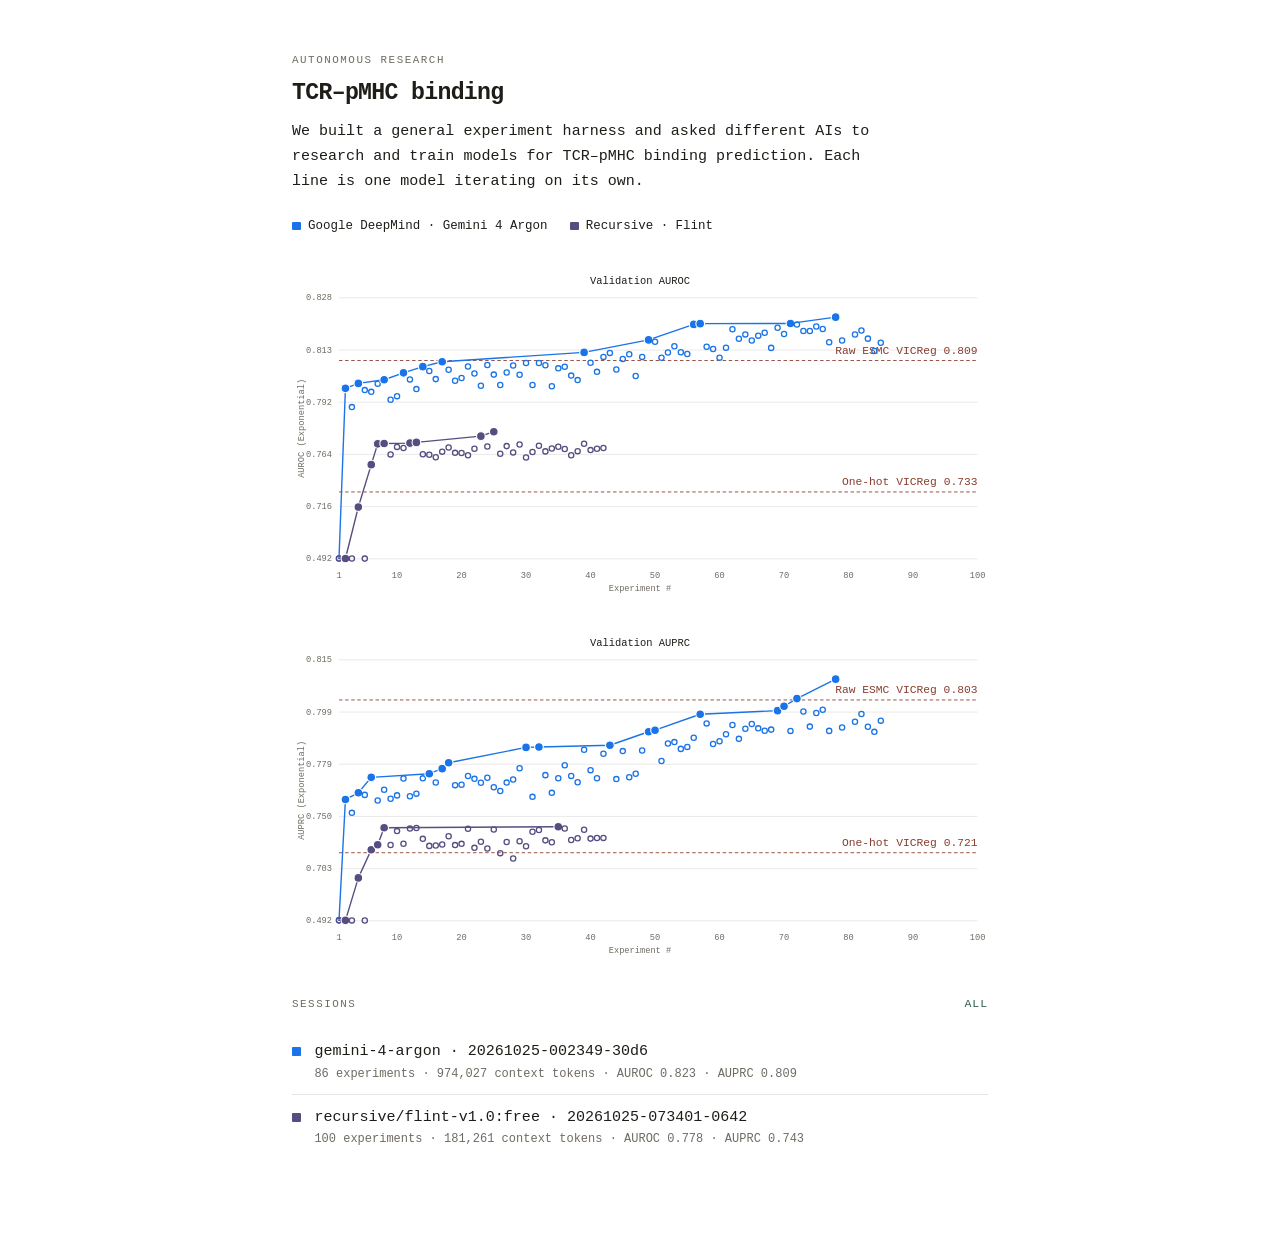
==== site/index.html @ eef71be9 "Add favicon to index.html for improved site branding" ====
<!DOCTYPE html>
<html lang="en">
<head>
  <meta charset="utf-8">
  <meta name="viewport" content="width=device-width, initial-scale=1">
  <title>TCR–pMHC research sessions</title>
  <link rel="icon" href="data:image/svg+xml,<svg xmlns='http://www.w3.org/2000/svg' viewBox='0 0 100 100'><text y='.9em' font-size='90'>🧬</text></svg>">
  <meta name="description" content="Validation AUROC from autonomous TCR–pMHC binding experiments.">
  <link rel="stylesheet" href="./style.css">
</head>
<body>
  <header>
    <p class="kicker">Autonomous research</p>
    <h1>TCR–pMHC binding</h1>
    <p class="intro">We built a general experiment harness and asked different AIs to research and train models for TCR–pMHC binding prediction. Each line is one model iterating on its own.</p>
    <ul class="legend" id="legend" aria-label="Models"></ul>
  </header>

  <figure class="chart">
    <svg id="chart" viewBox="0 0 800 372" role="img" aria-label="Validation AUROC by experiment"></svg>
    <div id="chart-tooltip" class="chart-tooltip" hidden></div>
  </figure>

  <figure class="chart">
    <svg id="auprc" viewBox="0 0 800 372" role="img" aria-label="Validation AUPRC by experiment"></svg>
    <div id="auprc-tooltip" class="chart-tooltip" hidden></div>
  </figure>

  <nav aria-label="Sessions">
    <div class="nav-head">
      <p class="kicker">Sessions</p>
      <button type="button" id="show-all" class="text-btn">All</button>
    </div>
    <ol id="sessions"></ol>
  </nav>

  <section id="detail" aria-live="polite"></section>

  <script src="./app.js"></script>
</body>
</html>
---- site/style.css ----
:root {
  color-scheme: light;
  --bg: #fff;
  --fg: #1f1d18;
  --muted: #6f6b62;
  --line: #e6e6e6;
  --fill: #f6f6f6;
  --accent: #2f5d4a;
  --font: ui-monospace, "Cascadia Mono", "SF Mono", Menlo, Consolas, monospace;
}

html,
body {
  background: var(--bg);
  color: var(--fg);
  margin: 0;
}

body {
  box-sizing: border-box;
  font-family: var(--font);
  font-size: 0.94rem;
  line-height: 1.65;
  margin: 0 auto;
  max-width: 46rem;
  padding: 3.25rem 1.25rem 5rem;
}

h1 {
  font-size: 1.45rem;
  font-weight: 600;
  letter-spacing: -0.03em;
  line-height: 1.25;
  margin: 0.15rem 0 0.7rem;
}

.intro {
  margin: 0 0 1.4rem;
  max-width: 38rem;
}

h2 {
  font-size: 1.05rem;
  font-weight: 600;
  letter-spacing: -0.02em;
  margin: 0 0 0.45rem;
}

h3 {
  color: var(--muted);
  font-size: 0.68rem;
  font-weight: 600;
  letter-spacing: 0.12em;
  margin: 1.15rem 0 0.35rem;
  text-transform: uppercase;
}

p {
  margin: 0 0 1rem;
}

.kicker {
  color: var(--muted);
  font-size: 0.68rem;
  letter-spacing: 0.14em;
  margin: 0 0 0.55rem;
  text-transform: uppercase;
}

.placeholder,
.meta {
  color: var(--muted);
}

.legend {
  display: flex;
  flex-wrap: wrap;
  gap: 0.4rem 1.4rem;
  list-style: none;
  margin: 0.2rem 0 0;
  padding: 0;
}

.legend li {
  align-items: center;
  display: flex;
  font-size: 0.78rem;
  gap: 0.45rem;
}

.legend i {
  border-radius: 1px;
  display: block;
  height: 0.55rem;
  width: 0.55rem;
}

.chart {
  margin: 2.1rem 0 2.4rem;
  position: relative;
}

.chart svg {
  display: block;
  height: auto;
  overflow: visible;
  width: 100%;
}

.chart text {
  fill: var(--muted);
  font-family: var(--font);
  font-size: 10px;
}

.chart .chart-title {
  fill: var(--fg);
  font-size: 12px;
}

.chart .grid {
  stroke: var(--line);
  stroke-width: 1;
}

.chart .baseline {
  stroke: #8a3d2f;
  stroke-dasharray: 4 3;
  stroke-width: 1;
}

.chart .baseline-label {
  fill: #8a3d2f;
  font-size: 13px;
}

.chart .axis {
  stroke: var(--line);
  stroke-width: 1;
}

.chart .series {
  fill: none;
  stroke-linecap: round;
  stroke-linejoin: round;
  stroke-width: 1.6;
}

.chart .series.is-dim {
  opacity: 0.16;
}

.chart .series.is-focus {
  stroke-width: 2.2;
}

.chart .point {
  stroke: var(--bg);
  stroke-width: 1.25;
}

.chart .point.is-open {
  fill: none;
  stroke: var(--point);
  stroke-width: 1.5;
}

.chart .point.is-dim {
  opacity: 0.16;
}

.chart .point.is-active {
  stroke: var(--fg);
  stroke-width: 1.6;
}

.chart-tooltip {
  background: var(--bg);
  border: 1px solid var(--line);
  font-size: 0.72rem;
  left: 0;
  line-height: 1.45;
  max-width: 16rem;
  overflow-wrap: anywhere;
  padding: 0.4rem 0.55rem;
  pointer-events: none;
  position: absolute;
  top: 0;
  white-space: normal;
  width: max-content;
}

.chart-tooltip .tip-title {
  display: block;
}

.chart-tooltip[hidden] {
  display: none;
}

.nav-head {
  align-items: baseline;
  display: flex;
  justify-content: space-between;
}

.text-btn {
  background: none;
  border: 0;
  color: var(--accent);
  cursor: pointer;
  font: inherit;
  font-size: 0.72rem;
  letter-spacing: 0.08em;
  padding: 0;
  text-transform: uppercase;
}

.text-btn:hover {
  text-decoration: underline;
}

#sessions {
  list-style: none;
  margin: 0.4rem 0 0;
  padding: 0;
}

#sessions li + li {
  border-top: 1px solid var(--line);
}

#sessions button {
  align-items: start;
  background: none;
  border: 0;
  color: inherit;
  cursor: pointer;
  display: grid;
  font: inherit;
  gap: 0.1rem 0.85rem;
  grid-template-columns: 0.55rem 1fr;
  padding: 0.65rem 0;
  text-align: left;
  width: 100%;
}

#sessions button:hover .sid {
  color: var(--accent);
}

#sessions .is-dim {
  opacity: 0.38;
}

.swatch {
  background: currentColor;
  border-radius: 1px;
  grid-row: span 2;
  height: 0.55rem;
  margin-top: 0.5rem;
  width: 0.55rem;
}

.swatch.is-empty {
  background: transparent;
  border: 1px solid currentColor;
}

.sid {
  overflow: hidden;
  text-overflow: ellipsis;
  white-space: nowrap;
}

.stats {
  color: var(--muted);
  font-size: 0.75rem;
  line-height: 1.45;
}

#detail:not(:empty) {
  border-top: 1px solid var(--line);
  margin-top: 2.4rem;
  padding-top: 1.6rem;
}

#detail .meta {
  font-size: 0.8rem;
  margin-bottom: 0;
}

@media (max-width: 640px) {
  body {
    padding: 2.2rem 1rem 3.5rem;
  }

}
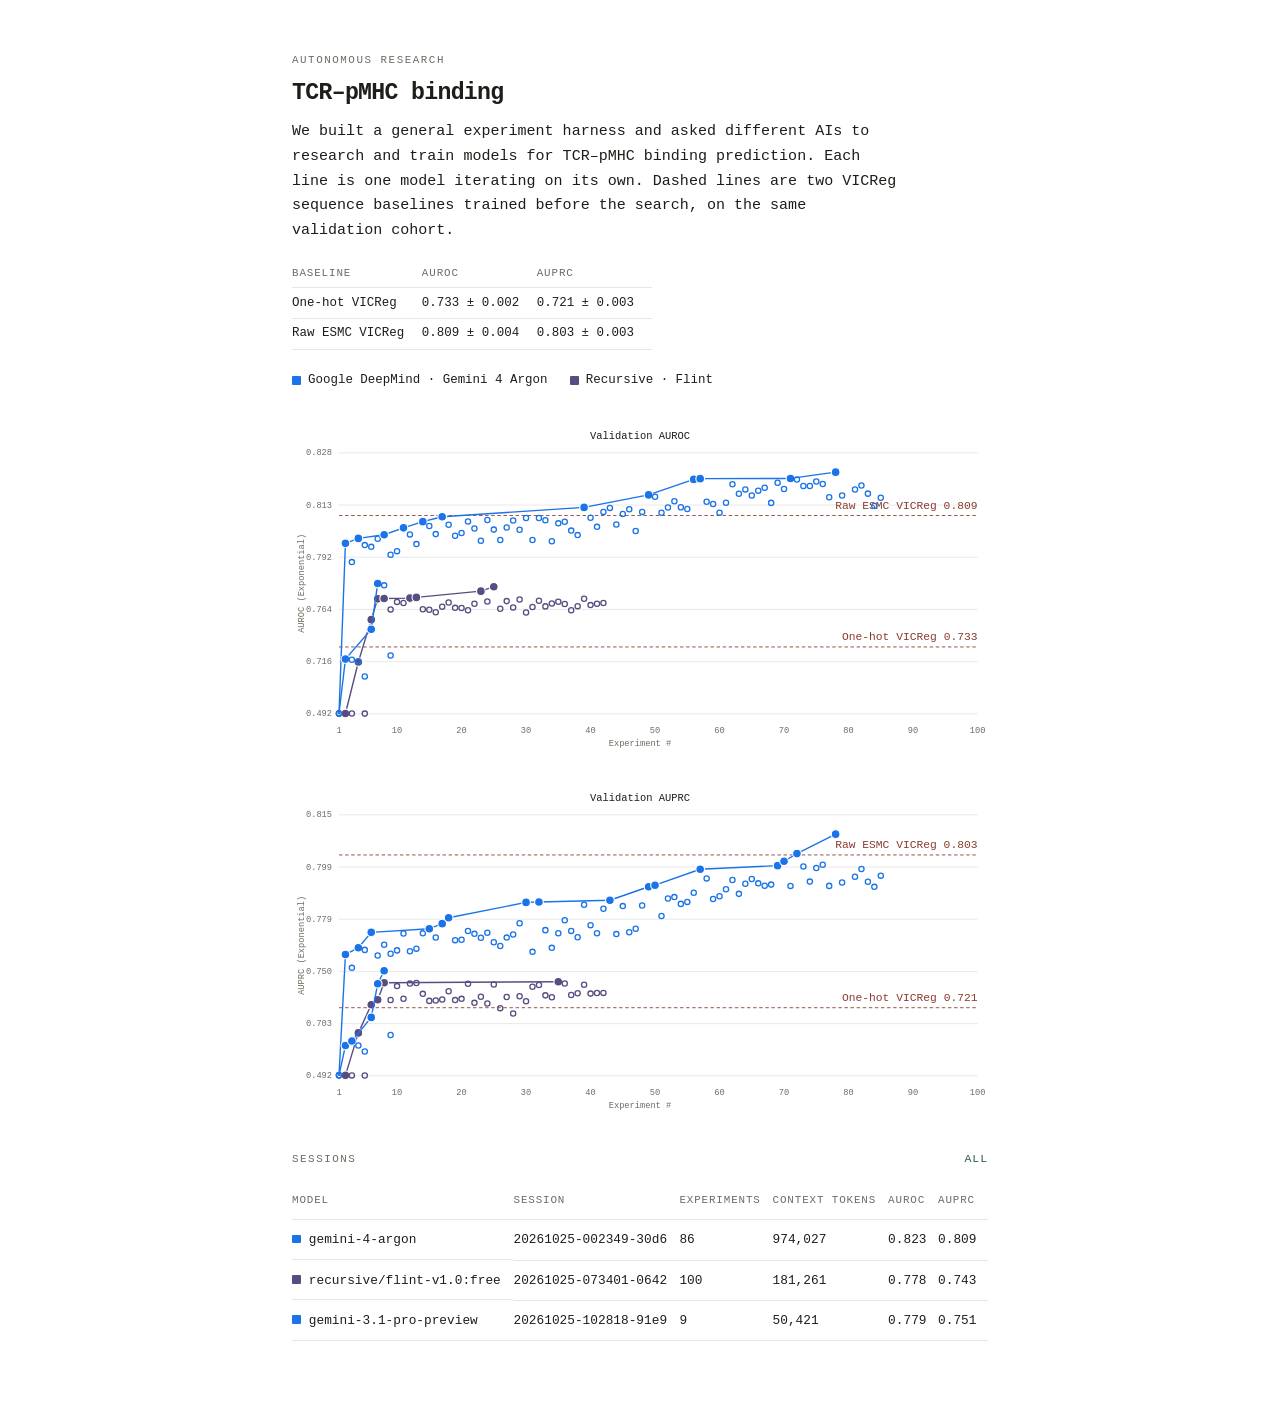
==== commit a0391cc9: "Updated website with the ability to see diffs" ====
--- a/site/index.html
+++ b/site/index.html
@@ -12,7 +12,29 @@
   <header>
     <p class="kicker">Autonomous research</p>
     <h1>TCR–pMHC binding</h1>
-    <p class="intro">We built a general experiment harness and asked different AIs to research and train models for TCR–pMHC binding prediction. Each line is one model iterating on its own.</p>
+    <p class="intro">We built a general experiment harness and asked different AIs to research and train models for TCR–pMHC binding prediction. Each line is one model iterating on its own. Dashed lines are two VICReg sequence baselines trained before the search, on the same validation cohort.</p>
+    <table class="baselines">
+      <caption class="visually-hidden">Validation scores of the sequence baselines</caption>
+      <thead>
+        <tr>
+          <th scope="col">Baseline</th>
+          <th scope="col">AUROC</th>
+          <th scope="col">AUPRC</th>
+        </tr>
+      </thead>
+      <tbody>
+        <tr>
+          <th scope="row">One-hot VICReg</th>
+          <td>0.733 ± 0.002</td>
+          <td>0.721 ± 0.003</td>
+        </tr>
+        <tr>
+          <th scope="row">Raw ESMC VICReg</th>
+          <td>0.809 ± 0.004</td>
+          <td>0.803 ± 0.003</td>
+        </tr>
+      </tbody>
+    </table>
     <ul class="legend" id="legend" aria-label="Models"></ul>
   </header>
 
@@ -31,7 +53,19 @@
       <p class="kicker">Sessions</p>
       <button type="button" id="show-all" class="text-btn">All</button>
     </div>
-    <ol id="sessions"></ol>
+    <table class="sessions">
+      <thead>
+        <tr>
+          <th scope="col">Model</th>
+          <th scope="col">Session</th>
+          <th scope="col">Experiments</th>
+          <th scope="col">Context tokens</th>
+          <th scope="col">AUROC</th>
+          <th scope="col">AUPRC</th>
+        </tr>
+      </thead>
+      <tbody id="sessions"></tbody>
+    </table>
   </nav>
 
   <section id="detail" aria-live="polite"></section>
--- a/site/style.css
+++ b/site/style.css
@@ -35,8 +35,39 @@
 }
 
 .intro {
-  margin: 0 0 1.4rem;
+  margin: 0 0 1.1rem;
   max-width: 38rem;
+}
+
+.baselines {
+  border-collapse: collapse;
+  font-size: 0.78rem;
+  margin: 0 0 1.3rem;
+  width: auto;
+}
+
+.baselines th,
+.baselines td {
+  border-bottom: 1px solid var(--line);
+  font-weight: 400;
+  padding: 0.28rem 1.1rem 0.28rem 0;
+  text-align: left;
+}
+
+.baselines thead th {
+  color: var(--muted);
+  font-size: 0.68rem;
+  letter-spacing: 0.08em;
+  text-transform: uppercase;
+}
+
+.visually-hidden {
+  clip-path: inset(50%);
+  height: 1px;
+  overflow: hidden;
+  position: absolute;
+  white-space: nowrap;
+  width: 1px;
 }
 
 h2 {
@@ -220,63 +251,165 @@
   text-decoration: underline;
 }
 
-#sessions {
+.sessions {
+  border-collapse: collapse;
+  font-size: 0.8rem;
+  margin: 0.4rem 0 0;
+  overflow-x: auto;
+  width: 100%;
+}
+
+.sessions th,
+.sessions td {
+  border-bottom: 1px solid var(--line);
+  font-weight: 400;
+  padding: 0.55rem 0.7rem 0.55rem 0;
+  text-align: left;
+  vertical-align: baseline;
+}
+
+.sessions thead th {
+  color: var(--muted);
+  font-size: 0.68rem;
+  letter-spacing: 0.08em;
+  text-transform: uppercase;
+}
+
+.sessions tbody th {
+  align-items: baseline;
+  display: flex;
+  font-weight: 400;
+  gap: 0.5rem;
+}
+
+.sessions .is-dim {
+  opacity: 0.38;
+}
+
+.sessions a {
+  color: inherit;
+  text-decoration: none;
+}
+
+.sessions a:hover {
+  color: var(--accent);
+  text-decoration: underline;
+}
+
+.swatch {
+  background: currentColor;
+  border-radius: 1px;
+  flex-shrink: 0;
+  height: 0.55rem;
+  margin-top: 0.35rem;
+  width: 0.55rem;
+}
+
+.swatch.is-empty {
+  background: transparent;
+  border: 1px solid currentColor;
+}
+
+.session-page {
+  max-width: 52rem;
+}
+
+.session-page .kicker a {
+  color: inherit;
+  text-decoration: none;
+}
+
+.session-page .kicker a:hover {
+  color: var(--accent);
+}
+
+.pager {
+  align-items: center;
+  display: flex;
+  gap: 1rem;
+  justify-content: space-between;
+  margin: 1.6rem 0 0.8rem;
+}
+
+.pager p {
+  color: var(--muted);
+  font-size: 0.75rem;
+  letter-spacing: 0.08em;
+  margin: 0;
+  text-transform: uppercase;
+}
+
+.pager .text-btn:disabled {
+  color: var(--line);
+  cursor: default;
+  text-decoration: none;
+}
+
+#improvements {
   list-style: none;
-  margin: 0.4rem 0 0;
+  margin: 0;
   padding: 0;
 }
 
-#sessions li + li {
+#improvements li {
   border-top: 1px solid var(--line);
 }
 
-#sessions button {
-  align-items: start;
+#improvements button {
+  align-items: baseline;
   background: none;
   border: 0;
   color: inherit;
   cursor: pointer;
-  display: grid;
+  display: flex;
   font: inherit;
-  gap: 0.1rem 0.85rem;
-  grid-template-columns: 0.55rem 1fr;
-  padding: 0.65rem 0;
+  gap: 1rem;
+  justify-content: space-between;
+  padding: 0.7rem 0;
   text-align: left;
   width: 100%;
 }
 
-#sessions button:hover .sid {
+#improvements button:hover {
   color: var(--accent);
 }
 
-#sessions .is-dim {
-  opacity: 0.38;
-}
-
-.swatch {
-  background: currentColor;
-  border-radius: 1px;
-  grid-row: span 2;
-  height: 0.55rem;
-  margin-top: 0.5rem;
-  width: 0.55rem;
-}
-
-.swatch.is-empty {
-  background: transparent;
-  border: 1px solid currentColor;
-}
-
-.sid {
-  overflow: hidden;
-  text-overflow: ellipsis;
-  white-space: nowrap;
-}
-
-.stats {
-  color: var(--muted);
+#improvements .score {
+  color: var(--muted);
+  flex-shrink: 0;
+  font-size: 0.78rem;
+}
+
+#improvements .expand {
+  padding: 0 0 1.4rem;
+}
+
+#improvements .expand .meta {
+  color: var(--muted);
+  font-size: 0.8rem;
+}
+
+.diff {
+  background: var(--fill);
   font-size: 0.75rem;
   line-height: 1.45;
+  margin: 0;
+  overflow-x: auto;
+  padding: 0.8rem;
+  white-space: pre;
+}
+
+.diff .add {
+  color: #1f6a3a;
+}
+
+.diff .del {
+  color: #9b2c2c;
+}
+
+.diff .hunk,
+.diff .file {
+  color: var(--muted);
 }
 
 #detail:not(:empty) {
@@ -295,4 +428,8 @@
     padding: 2.2rem 1rem 3.5rem;
   }
 
-}
+  #improvements button {
+    flex-direction: column;
+    gap: 0.15rem;
+  }
+}
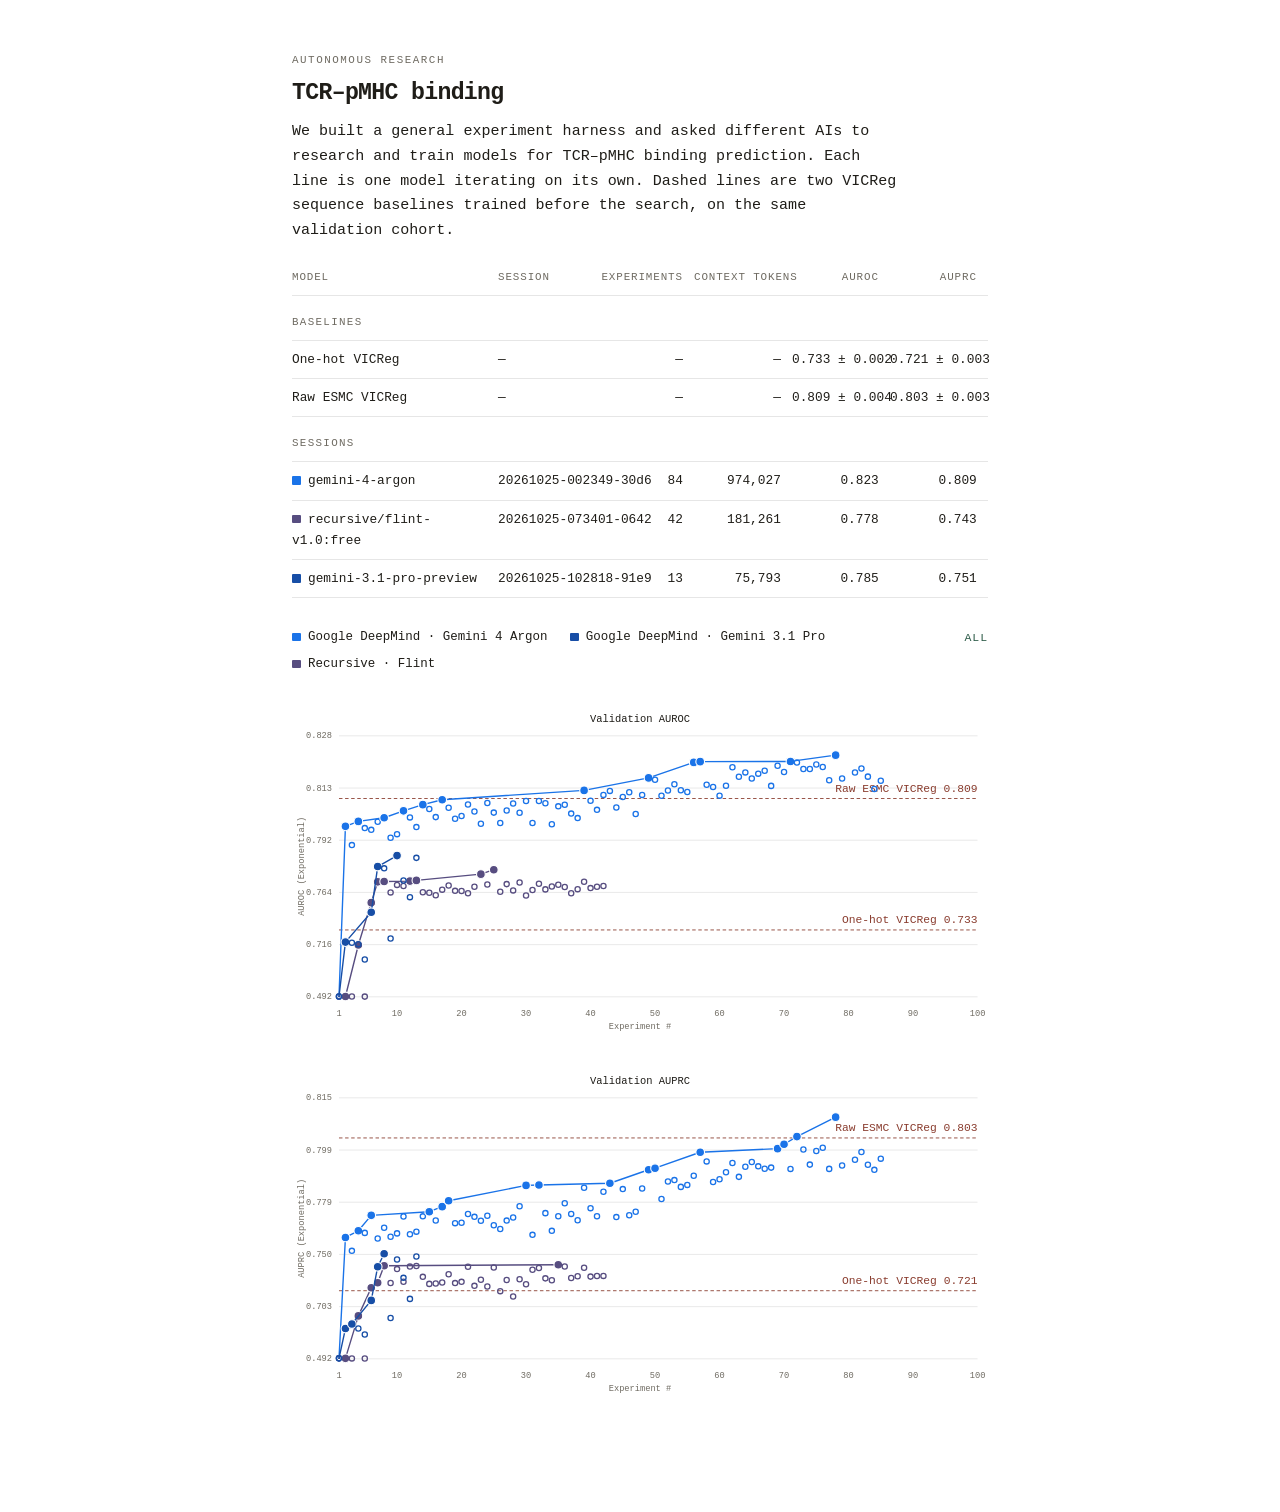
==== commit c7ff2233: "Updated site to improve ui" ====
--- a/site/index.html
+++ b/site/index.html
@@ -13,30 +13,52 @@
     <p class="kicker">Autonomous research</p>
     <h1>TCR–pMHC binding</h1>
     <p class="intro">We built a general experiment harness and asked different AIs to research and train models for TCR–pMHC binding prediction. Each line is one model iterating on its own. Dashed lines are two VICReg sequence baselines trained before the search, on the same validation cohort.</p>
-    <table class="baselines">
-      <caption class="visually-hidden">Validation scores of the sequence baselines</caption>
+    <table class="results">
+      <caption class="visually-hidden">Validation baselines and autonomous research sessions</caption>
       <thead>
         <tr>
-          <th scope="col">Baseline</th>
+          <th scope="col">Model</th>
+          <th scope="col">Session</th>
+          <th scope="col">Experiments</th>
+          <th scope="col">Context tokens</th>
           <th scope="col">AUROC</th>
           <th scope="col">AUPRC</th>
         </tr>
       </thead>
       <tbody>
+        <tr class="panel">
+          <th scope="colgroup" colspan="6">Baselines</th>
+        </tr>
         <tr>
           <th scope="row">One-hot VICReg</th>
+          <td>—</td>
+          <td>—</td>
+          <td>—</td>
           <td>0.733 ± 0.002</td>
           <td>0.721 ± 0.003</td>
         </tr>
         <tr>
           <th scope="row">Raw ESMC VICReg</th>
+          <td>—</td>
+          <td>—</td>
+          <td>—</td>
           <td>0.809 ± 0.004</td>
           <td>0.803 ± 0.003</td>
         </tr>
       </tbody>
+      <tbody>
+        <tr class="panel">
+          <th scope="colgroup" colspan="6">Sessions</th>
+        </tr>
+      </tbody>
+      <tbody id="sessions"></tbody>
     </table>
+  </header>
+
+  <div class="chart-head">
     <ul class="legend" id="legend" aria-label="Models"></ul>
-  </header>
+    <button type="button" id="show-all" class="text-btn">All</button>
+  </div>
 
   <figure class="chart">
     <svg id="chart" viewBox="0 0 800 372" role="img" aria-label="Validation AUROC by experiment"></svg>
@@ -48,26 +70,6 @@
     <div id="auprc-tooltip" class="chart-tooltip" hidden></div>
   </figure>
 
-  <nav aria-label="Sessions">
-    <div class="nav-head">
-      <p class="kicker">Sessions</p>
-      <button type="button" id="show-all" class="text-btn">All</button>
-    </div>
-    <table class="sessions">
-      <thead>
-        <tr>
-          <th scope="col">Model</th>
-          <th scope="col">Session</th>
-          <th scope="col">Experiments</th>
-          <th scope="col">Context tokens</th>
-          <th scope="col">AUROC</th>
-          <th scope="col">AUPRC</th>
-        </tr>
-      </thead>
-      <tbody id="sessions"></tbody>
-    </table>
-  </nav>
-
   <section id="detail" aria-live="polite"></section>
 
   <script src="./app.js"></script>
--- a/site/style.css
+++ b/site/style.css
@@ -39,26 +39,74 @@
   max-width: 38rem;
 }
 
-.baselines {
+.results {
   border-collapse: collapse;
-  font-size: 0.78rem;
-  margin: 0 0 1.3rem;
-  width: auto;
-}
-
-.baselines th,
-.baselines td {
+  font-size: 0.8rem;
+  margin: 0 0 0.4rem;
+  table-layout: fixed;
+  width: 100%;
+}
+
+.results th,
+.results td {
   border-bottom: 1px solid var(--line);
   font-weight: 400;
-  padding: 0.28rem 1.1rem 0.28rem 0;
+  padding: 0.5rem 0.7rem 0.5rem 0;
   text-align: left;
-}
-
-.baselines thead th {
+  vertical-align: top;
+}
+
+.results thead th {
   color: var(--muted);
   font-size: 0.68rem;
   letter-spacing: 0.08em;
   text-transform: uppercase;
+}
+
+.results thead th:nth-child(1),
+.results tbody td:nth-child(1),
+.results tbody th:nth-child(1) {
+  width: 28%;
+}
+
+.results td:nth-child(n+2),
+.results thead th:nth-child(n+2) {
+  text-align: right;
+  white-space: nowrap;
+}
+
+.results td:nth-child(2),
+.results thead th:nth-child(2) {
+  text-align: left;
+}
+
+.results .panel th {
+  color: var(--muted);
+  font-size: 0.68rem;
+  letter-spacing: 0.12em;
+  padding-top: 1.15rem;
+  text-align: left;
+  text-transform: uppercase;
+}
+
+.results .model .swatch {
+  display: inline-block;
+  margin-right: 0.45rem;
+  vertical-align: -0.05rem;
+}
+
+.results .is-dim {
+  opacity: 0.38;
+}
+
+.results a {
+  color: inherit;
+  text-decoration: none;
+}
+
+.results a:hover {
+  color: var(--accent);
+  text-decoration: underline;
 }
 
 .visually-hidden {
@@ -103,12 +151,19 @@
   color: var(--muted);
 }
 
+.chart-head {
+  align-items: baseline;
+  display: flex;
+  justify-content: space-between;
+  margin: 1.8rem 0 0;
+}
+
 .legend {
   display: flex;
   flex-wrap: wrap;
   gap: 0.4rem 1.4rem;
   list-style: none;
-  margin: 0.2rem 0 0;
+  margin: 0;
   padding: 0;
 }
 
@@ -229,12 +284,6 @@
   display: none;
 }
 
-.nav-head {
-  align-items: baseline;
-  display: flex;
-  justify-content: space-between;
-}
-
 .text-btn {
   background: none;
   border: 0;
@@ -248,51 +297,6 @@
 }
 
 .text-btn:hover {
-  text-decoration: underline;
-}
-
-.sessions {
-  border-collapse: collapse;
-  font-size: 0.8rem;
-  margin: 0.4rem 0 0;
-  overflow-x: auto;
-  width: 100%;
-}
-
-.sessions th,
-.sessions td {
-  border-bottom: 1px solid var(--line);
-  font-weight: 400;
-  padding: 0.55rem 0.7rem 0.55rem 0;
-  text-align: left;
-  vertical-align: baseline;
-}
-
-.sessions thead th {
-  color: var(--muted);
-  font-size: 0.68rem;
-  letter-spacing: 0.08em;
-  text-transform: uppercase;
-}
-
-.sessions tbody th {
-  align-items: baseline;
-  display: flex;
-  font-weight: 400;
-  gap: 0.5rem;
-}
-
-.sessions .is-dim {
-  opacity: 0.38;
-}
-
-.sessions a {
-  color: inherit;
-  text-decoration: none;
-}
-
-.sessions a:hover {
-  color: var(--accent);
   text-decoration: underline;
 }
 
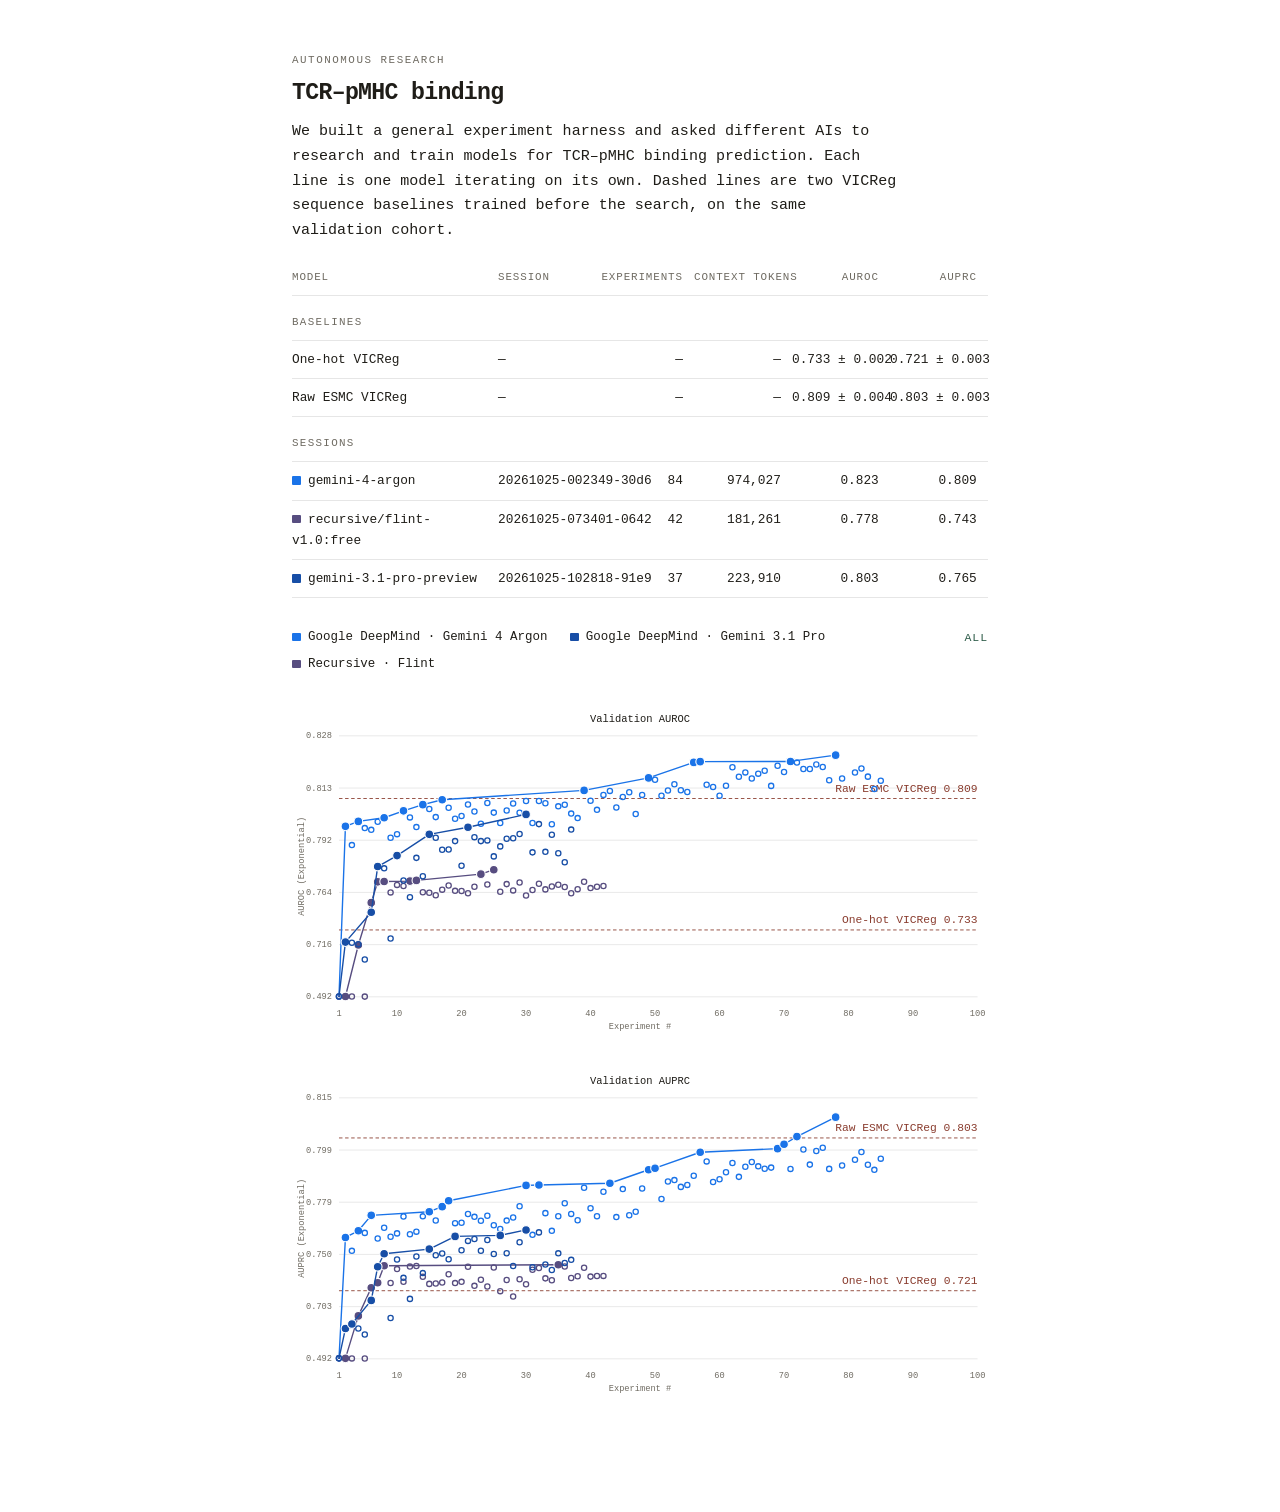
==== commit b7b888ec: "Changed the agent default back to argon and updated web app" ====
--- a/site/index.html
+++ b/site/index.html
@@ -6,7 +6,7 @@
   <title>TCR–pMHC research sessions</title>
   <link rel="icon" href="data:image/svg+xml,<svg xmlns='http://www.w3.org/2000/svg' viewBox='0 0 100 100'><text y='.9em' font-size='90'>🧬</text></svg>">
   <meta name="description" content="Validation AUROC from autonomous TCR–pMHC binding experiments.">
-  <link rel="stylesheet" href="./style.css">
+  <link rel="stylesheet" href="./style.css?v=3">
 </head>
 <body>
   <header>
@@ -72,6 +72,6 @@
 
   <section id="detail" aria-live="polite"></section>
 
-  <script src="./app.js"></script>
+  <script src="./app.js?v=3"></script>
 </body>
 </html>
--- a/site/style.css
+++ b/site/style.css
@@ -24,6 +24,10 @@
   margin: 0 auto;
   max-width: 46rem;
   padding: 3.25rem 1.25rem 5rem;
+}
+
+a {
+  color: inherit;
 }
 
 h1 {
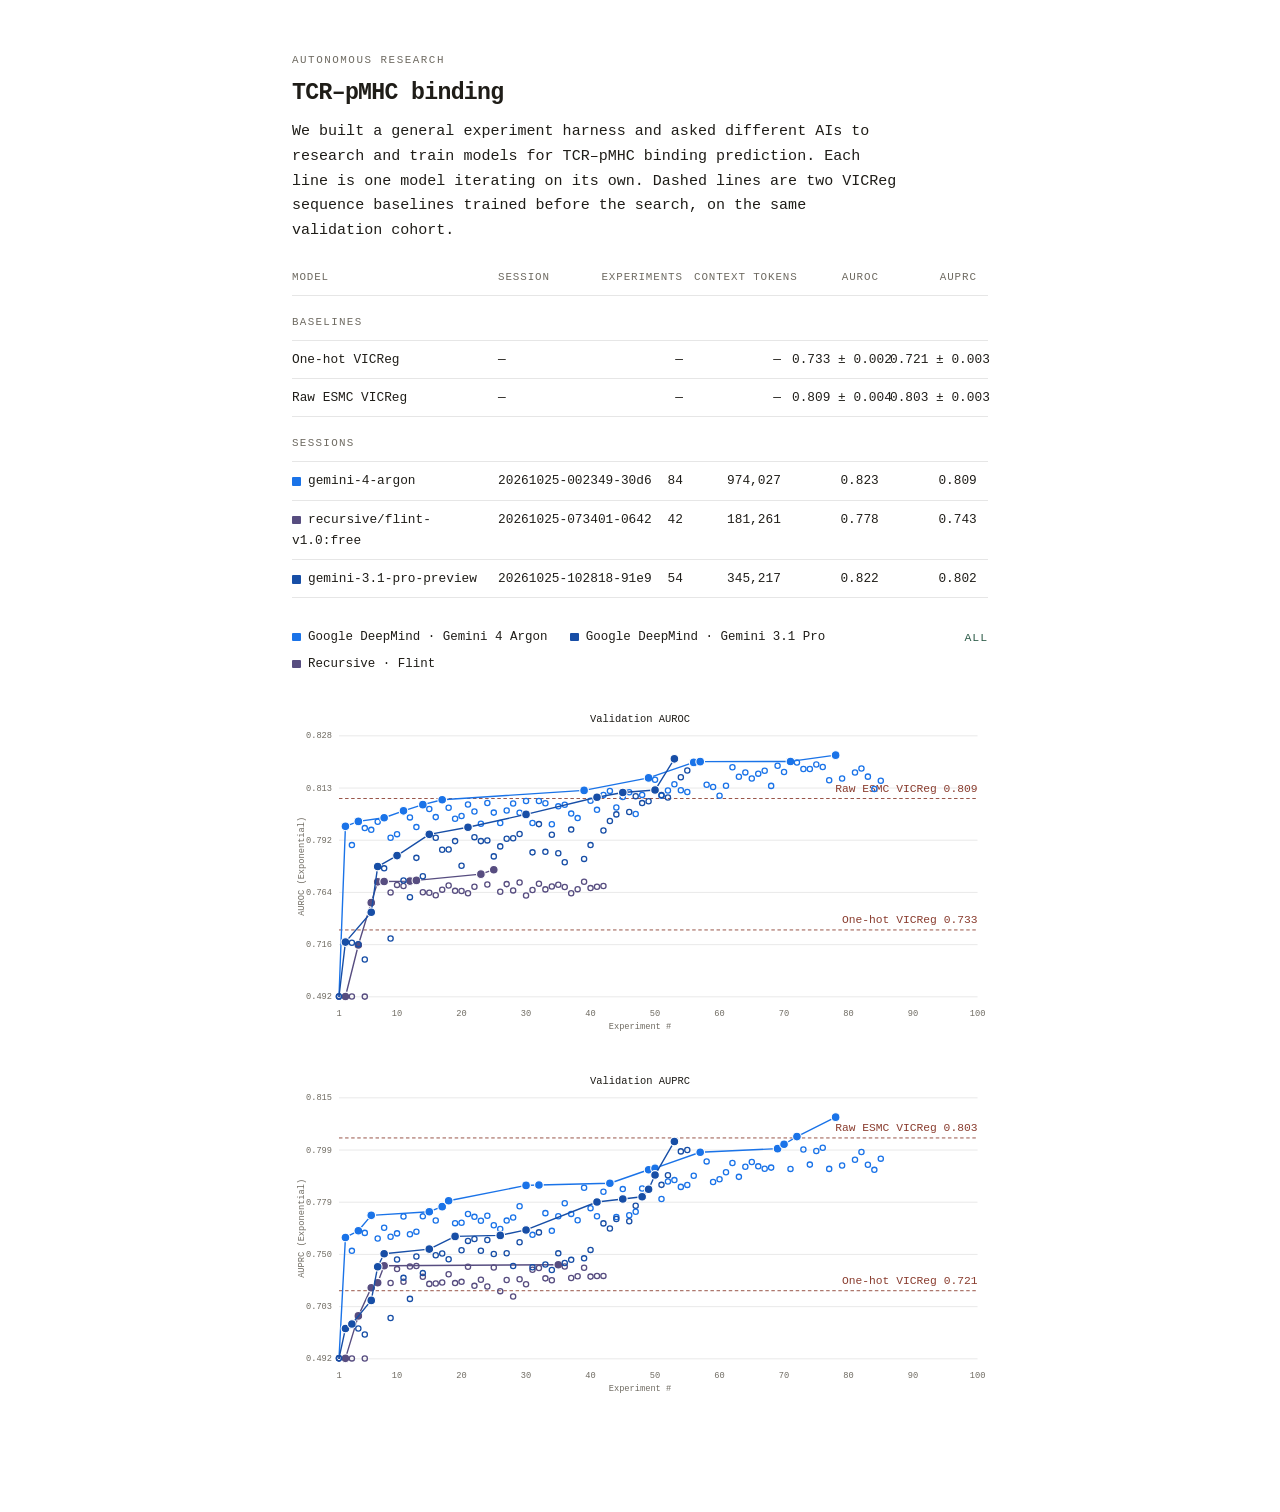
==== commit 604db4df: "implemented the ability to filter sessions from the graphs" ====
--- a/site/index.html
+++ b/site/index.html
@@ -6,7 +6,7 @@
   <title>TCR–pMHC research sessions</title>
   <link rel="icon" href="data:image/svg+xml,<svg xmlns='http://www.w3.org/2000/svg' viewBox='0 0 100 100'><text y='.9em' font-size='90'>🧬</text></svg>">
   <meta name="description" content="Validation AUROC from autonomous TCR–pMHC binding experiments.">
-  <link rel="stylesheet" href="./style.css?v=3">
+  <link rel="stylesheet" href="./style.css?v=4">
 </head>
 <body>
   <header>
@@ -72,6 +72,6 @@
 
   <section id="detail" aria-live="polite"></section>
 
-  <script src="./app.js?v=3"></script>
+  <script src="./app.js?v=4"></script>
 </body>
 </html>
--- a/site/style.css
+++ b/site/style.css
@@ -94,9 +94,25 @@
 }
 
 .results .model .swatch {
+  background: currentColor;
+  border: 1px solid transparent;
+  border-radius: 1px;
+  cursor: pointer;
   display: inline-block;
-  margin-right: 0.45rem;
+  height: 0.55rem;
+  margin: 0 0.45rem 0 0;
+  padding: 0;
   vertical-align: -0.05rem;
+  width: 0.55rem;
+}
+
+.results .is-off {
+  opacity: 0.4;
+}
+
+.results .is-off .swatch {
+  background: transparent;
+  border-color: currentColor;
 }
 
 .results .is-dim {
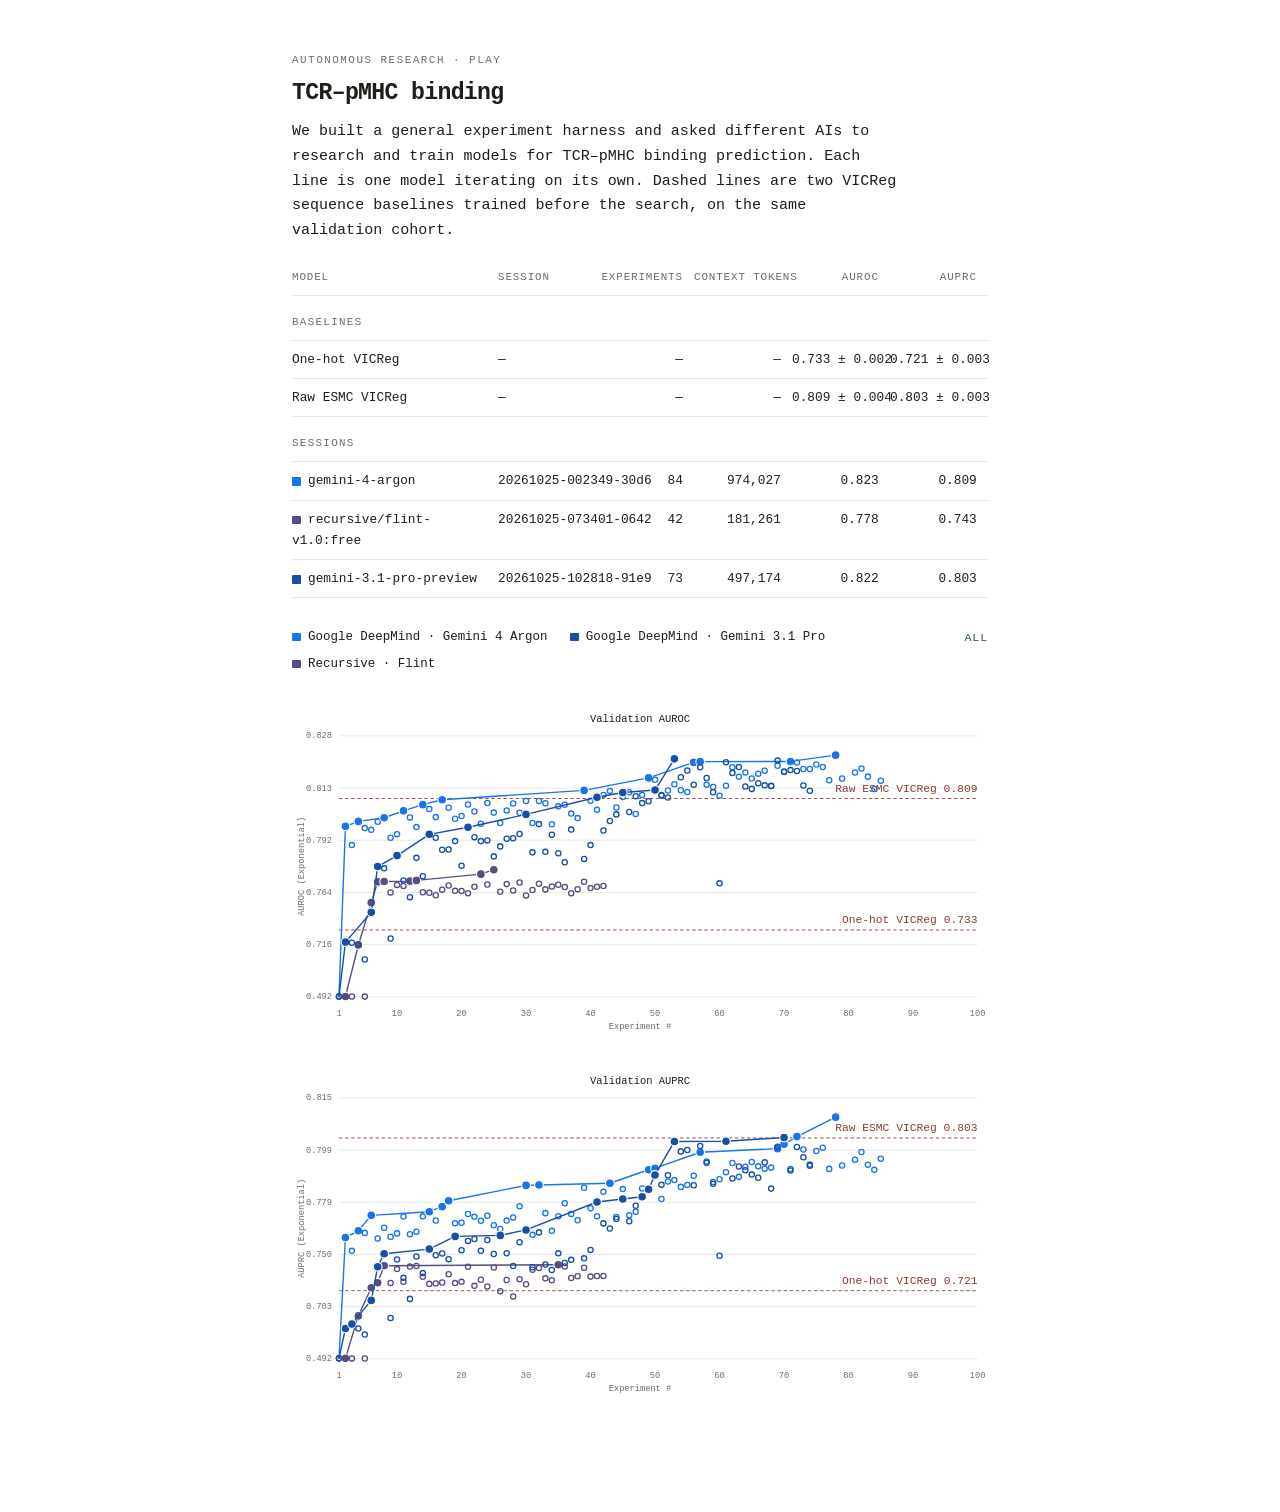
==== commit 4e9cc65a: "Updated agent model default to "gemini-3.1-pro-preview", added demo HTML and JavaScript for session " ====
--- a/site/index.html
+++ b/site/index.html
@@ -6,11 +6,11 @@
   <title>TCR–pMHC research sessions</title>
   <link rel="icon" href="data:image/svg+xml,<svg xmlns='http://www.w3.org/2000/svg' viewBox='0 0 100 100'><text y='.9em' font-size='90'>🧬</text></svg>">
   <meta name="description" content="Validation AUROC from autonomous TCR–pMHC binding experiments.">
-  <link rel="stylesheet" href="./style.css?v=4">
+  <link rel="stylesheet" href="./style.css?v=5">
 </head>
 <body>
   <header>
-    <p class="kicker">Autonomous research</p>
+    <p class="kicker">Autonomous research · <a href="./demo.html">Play</a></p>
     <h1>TCR–pMHC binding</h1>
     <p class="intro">We built a general experiment harness and asked different AIs to research and train models for TCR–pMHC binding prediction. Each line is one model iterating on its own. Dashed lines are two VICReg sequence baselines trained before the search, on the same validation cohort.</p>
     <table class="results">
--- a/site/style.css
+++ b/site/style.css
@@ -166,6 +166,34 @@
   text-transform: uppercase;
 }
 
+.kicker a {
+  color: inherit;
+  text-decoration: none;
+}
+
+.kicker a:hover {
+  color: var(--accent);
+}
+
+.demo-controls {
+  align-items: center;
+  display: flex;
+  gap: 1.25rem;
+  margin: 1.4rem 0 0.2rem;
+}
+
+.demo-controls p {
+  color: var(--muted);
+  font-size: 0.75rem;
+  letter-spacing: 0.08em;
+  margin: 0;
+  text-transform: uppercase;
+}
+
+.demo-controls .is-off {
+  opacity: 0.4;
+}
+
 .placeholder,
 .meta {
   color: var(--muted);
@@ -192,6 +220,36 @@
   display: flex;
   font-size: 0.78rem;
   gap: 0.45rem;
+}
+
+.legend button {
+  align-items: center;
+  background: none;
+  border: 0;
+  color: inherit;
+  cursor: pointer;
+  display: flex;
+  font: inherit;
+  font-size: 0.78rem;
+  gap: 0.45rem;
+  padding: 0;
+}
+
+.legend .swatch {
+  background: currentColor;
+  border: 1px solid transparent;
+  border-radius: 1px;
+  height: 0.55rem;
+  width: 0.55rem;
+}
+
+.legend button.is-off {
+  opacity: 0.45;
+}
+
+.legend button.is-off .swatch {
+  background: transparent;
+  border-color: currentColor;
 }
 
 .legend i {
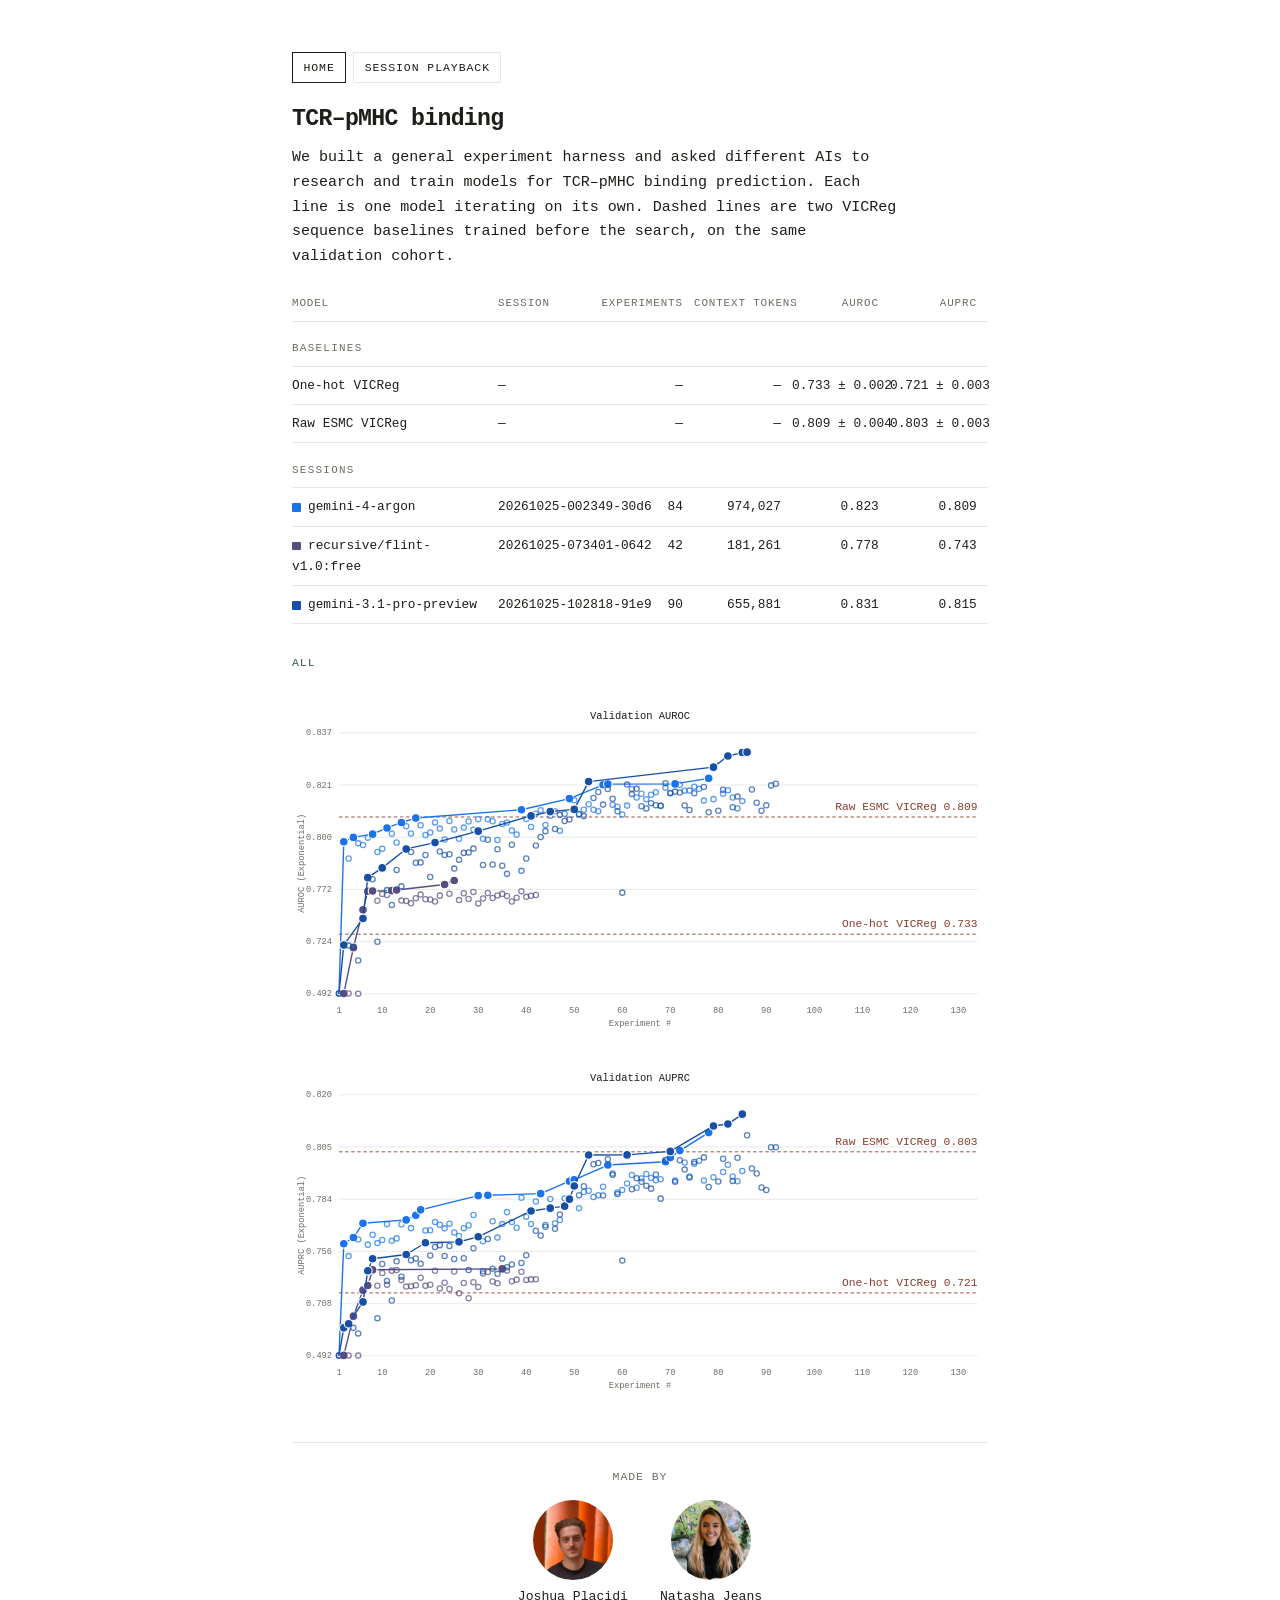
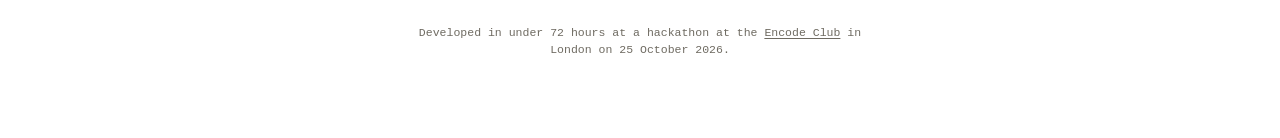
==== commit fac6b031: "Major update to site" ====
--- a/site/index.html
+++ b/site/index.html
@@ -6,11 +6,14 @@
   <title>TCR–pMHC research sessions</title>
   <link rel="icon" href="data:image/svg+xml,<svg xmlns='http://www.w3.org/2000/svg' viewBox='0 0 100 100'><text y='.9em' font-size='90'>🧬</text></svg>">
   <meta name="description" content="Validation AUROC from autonomous TCR–pMHC binding experiments.">
-  <link rel="stylesheet" href="./style.css?v=5">
+  <link rel="stylesheet" href="./style.css?v=16">
 </head>
 <body>
   <header>
-    <p class="kicker">Autonomous research · <a href="./demo.html">Play</a></p>
+    <nav class="pages" aria-label="Pages">
+      <a href="./" aria-current="page">Home</a>
+      <a href="./demo.html">Session playback</a>
+    </nav>
     <h1>TCR–pMHC binding</h1>
     <p class="intro">We built a general experiment harness and asked different AIs to research and train models for TCR–pMHC binding prediction. Each line is one model iterating on its own. Dashed lines are two VICReg sequence baselines trained before the search, on the same validation cohort.</p>
     <table class="results">
@@ -56,7 +59,6 @@
   </header>
 
   <div class="chart-head">
-    <ul class="legend" id="legend" aria-label="Models"></ul>
     <button type="button" id="show-all" class="text-btn">All</button>
   </div>
 
@@ -72,6 +74,25 @@
 
   <section id="detail" aria-live="polite"></section>
 
-  <script src="./app.js?v=4"></script>
+  <footer class="credits">
+    <p>Made by</p>
+    <ul>
+      <li>
+        <a href="https://joshuaplacidi.com" target="_blank" rel="noopener noreferrer">
+          <img src="./portraits/joshua.jpg" alt="" width="52" height="52">
+          Joshua Placidi
+        </a>
+      </li>
+      <li>
+        <a href="https://www.linkedin.com/in/natasha-jeans-25747a1a6/" target="_blank" rel="noopener noreferrer">
+          <img src="./portraits/natasha.jpg" alt="" width="52" height="52">
+          Natasha Jeans
+        </a>
+      </li>
+    </ul>
+    <p class="note">Developed in under 72 hours at a hackathon at the <a href="https://www.encode.club/">Encode Club</a> in London on 25 October 2026.</p>
+  </footer>
+
+  <script src="./app.js?v=5"></script>
 </body>
 </html>
--- a/site/style.css
+++ b/site/style.css
@@ -158,6 +158,31 @@
   margin: 0 0 1rem;
 }
 
+.pages {
+  display: flex;
+  gap: 0.45rem;
+  margin: 0 0 1.35rem;
+}
+
+.pages a {
+  border: 1px solid var(--line);
+  color: var(--fg);
+  font-size: 0.72rem;
+  letter-spacing: 0.08em;
+  padding: 0.32rem 0.65rem;
+  text-decoration: none;
+  text-transform: uppercase;
+}
+
+.pages a[aria-current="page"] {
+  border-color: var(--fg);
+}
+
+.pages a:hover {
+  border-color: var(--accent);
+  color: var(--accent);
+}
+
 .kicker {
   color: var(--muted);
   font-size: 0.68rem;
@@ -175,23 +200,61 @@
   color: var(--accent);
 }
 
+.playback-tools {
+  align-items: flex-start;
+  display: flex;
+  flex-direction: column;
+  gap: 0.85rem;
+  margin: 0;
+}
+
+.playback-tools .legend {
+  gap: 0.45rem 1.25rem;
+  margin: 0;
+  padding: 0;
+}
+
 .demo-controls {
   align-items: center;
   display: flex;
-  gap: 1.25rem;
-  margin: 1.4rem 0 0.2rem;
+  flex-wrap: wrap;
+  gap: 0.35rem;
+  justify-content: flex-start;
+  margin: 0;
+  padding: 0;
+}
+
+.demo-controls .text-btn {
+  appearance: none;
+  border: 1px solid var(--line);
+  color: var(--muted);
+  font-size: 0.62rem;
+  line-height: 1.2;
+  margin: 0;
+  padding: 0.18rem 0.42rem;
+}
+
+.demo-controls .text-btn:hover {
+  border-color: var(--accent);
+  color: var(--accent);
+  text-decoration: none;
+}
+
+.demo-controls .text-btn[aria-pressed="true"] {
+  border-color: var(--fg);
+  color: var(--fg);
 }
 
 .demo-controls p {
   color: var(--muted);
-  font-size: 0.75rem;
+  font-size: 0.68rem;
   letter-spacing: 0.08em;
-  margin: 0;
+  margin: 0 0 0 0.45rem;
   text-transform: uppercase;
 }
 
 .demo-controls .is-off {
-  opacity: 0.4;
+  opacity: 0.45;
 }
 
 .placeholder,
@@ -224,6 +287,7 @@
 
 .legend button {
   align-items: center;
+  appearance: none;
   background: none;
   border: 0;
   color: inherit;
@@ -232,6 +296,7 @@
   font: inherit;
   font-size: 0.78rem;
   gap: 0.45rem;
+  margin: 0;
   padding: 0;
 }
 
@@ -325,6 +390,7 @@
 
 .chart .point.is-open {
   fill: none;
+  opacity: 0.7;
   stroke: var(--point);
   stroke-width: 1.5;
 }
@@ -494,6 +560,67 @@
   color: var(--muted);
 }
 
+.credits {
+  border-top: 1px solid var(--line);
+  margin-top: 3.2rem;
+  padding-top: 1.5rem;
+  text-align: center;
+}
+
+.credits p {
+  color: var(--muted);
+  font-size: 0.72rem;
+  letter-spacing: 0.08em;
+  margin: 0 0 0.85rem;
+  text-transform: uppercase;
+}
+
+.credits .note {
+  letter-spacing: 0;
+  line-height: 1.5;
+  margin: 0 auto;
+  max-width: 28rem;
+  text-transform: none;
+}
+
+.credits a {
+  text-decoration-thickness: 1px;
+  text-underline-offset: 2px;
+}
+
+.credits a:hover {
+  color: var(--accent);
+}
+
+.credits ul {
+  display: flex;
+  gap: 2rem;
+  justify-content: center;
+  list-style: none;
+  margin: 0 0 1rem;
+  padding: 0;
+}
+
+.credits li {
+  font-size: 0.82rem;
+}
+
+.credits li a {
+  align-items: center;
+  color: inherit;
+  display: flex;
+  flex-direction: column;
+  gap: 0.4rem;
+  text-decoration: none;
+}
+
+.credits img {
+  border-radius: 50%;
+  height: 5rem;
+  object-fit: cover;
+  width: 5rem;
+}
+
 #detail:not(:empty) {
   border-top: 1px solid var(--line);
   margin-top: 2.4rem;
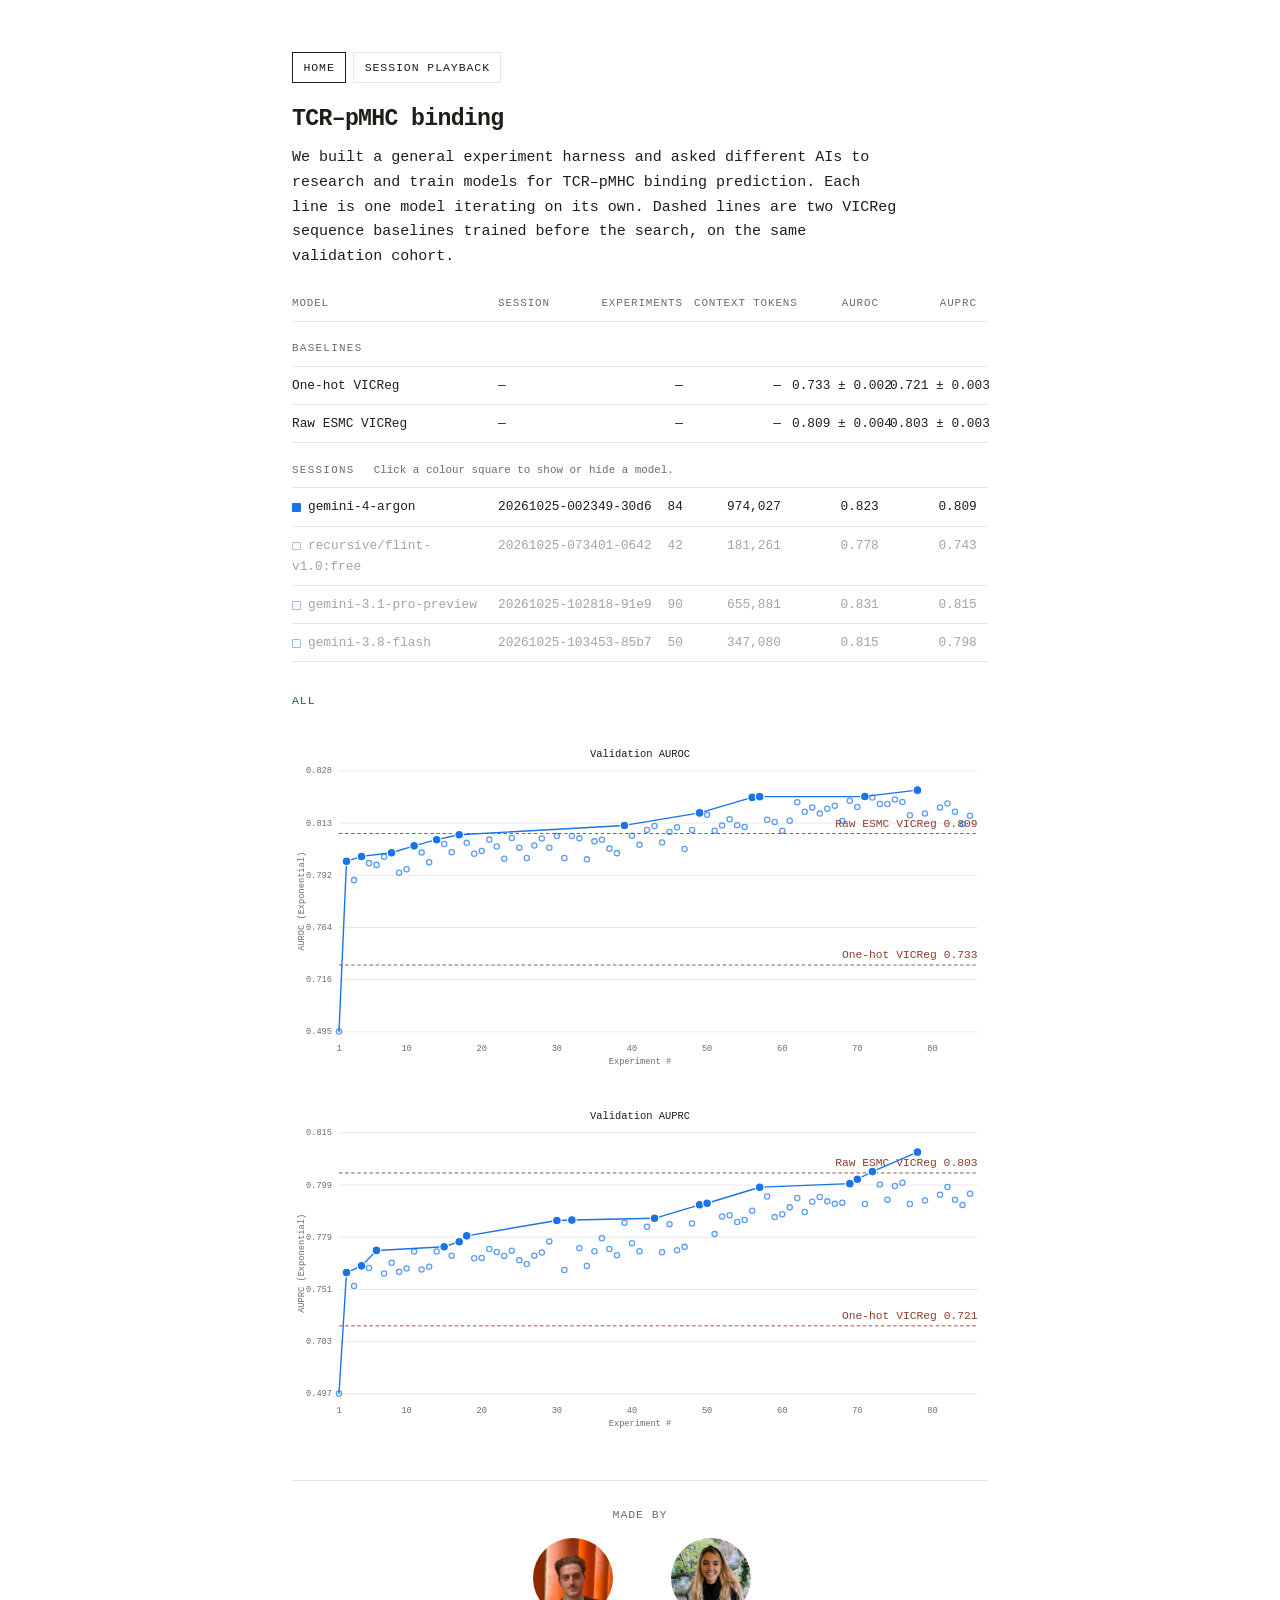
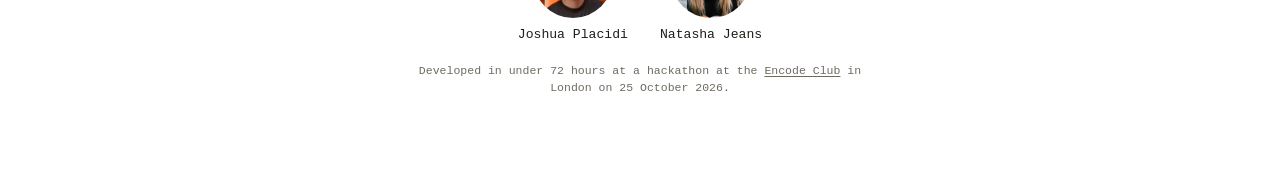
==== commit 94b2b68c: "Enhance session filtering and UI: Added logic to hide non-argon models in session data, updated HTML" ====
--- a/site/index.html
+++ b/site/index.html
@@ -6,7 +6,7 @@
   <title>TCR–pMHC research sessions</title>
   <link rel="icon" href="data:image/svg+xml,<svg xmlns='http://www.w3.org/2000/svg' viewBox='0 0 100 100'><text y='.9em' font-size='90'>🧬</text></svg>">
   <meta name="description" content="Validation AUROC from autonomous TCR–pMHC binding experiments.">
-  <link rel="stylesheet" href="./style.css?v=16">
+  <link rel="stylesheet" href="./style.css?v=17">
 </head>
 <body>
   <header>
@@ -51,7 +51,7 @@
       </tbody>
       <tbody>
         <tr class="panel">
-          <th scope="colgroup" colspan="6">Sessions</th>
+          <th scope="colgroup" colspan="6">Sessions <span class="hint">Click a colour square to show or hide a model.</span></th>
         </tr>
       </tbody>
       <tbody id="sessions"></tbody>
@@ -93,6 +93,6 @@
     <p class="note">Developed in under 72 hours at a hackathon at the <a href="https://www.encode.club/">Encode Club</a> in London on 25 October 2026.</p>
   </footer>
 
-  <script src="./app.js?v=5"></script>
+  <script src="./app.js?v=6"></script>
 </body>
 </html>
--- a/site/style.css
+++ b/site/style.css
@@ -91,6 +91,13 @@
   padding-top: 1.15rem;
   text-align: left;
   text-transform: uppercase;
+}
+
+.results .panel .hint {
+  font-weight: 400;
+  letter-spacing: 0;
+  margin-left: 0.7rem;
+  text-transform: none;
 }
 
 .results .model .swatch {
